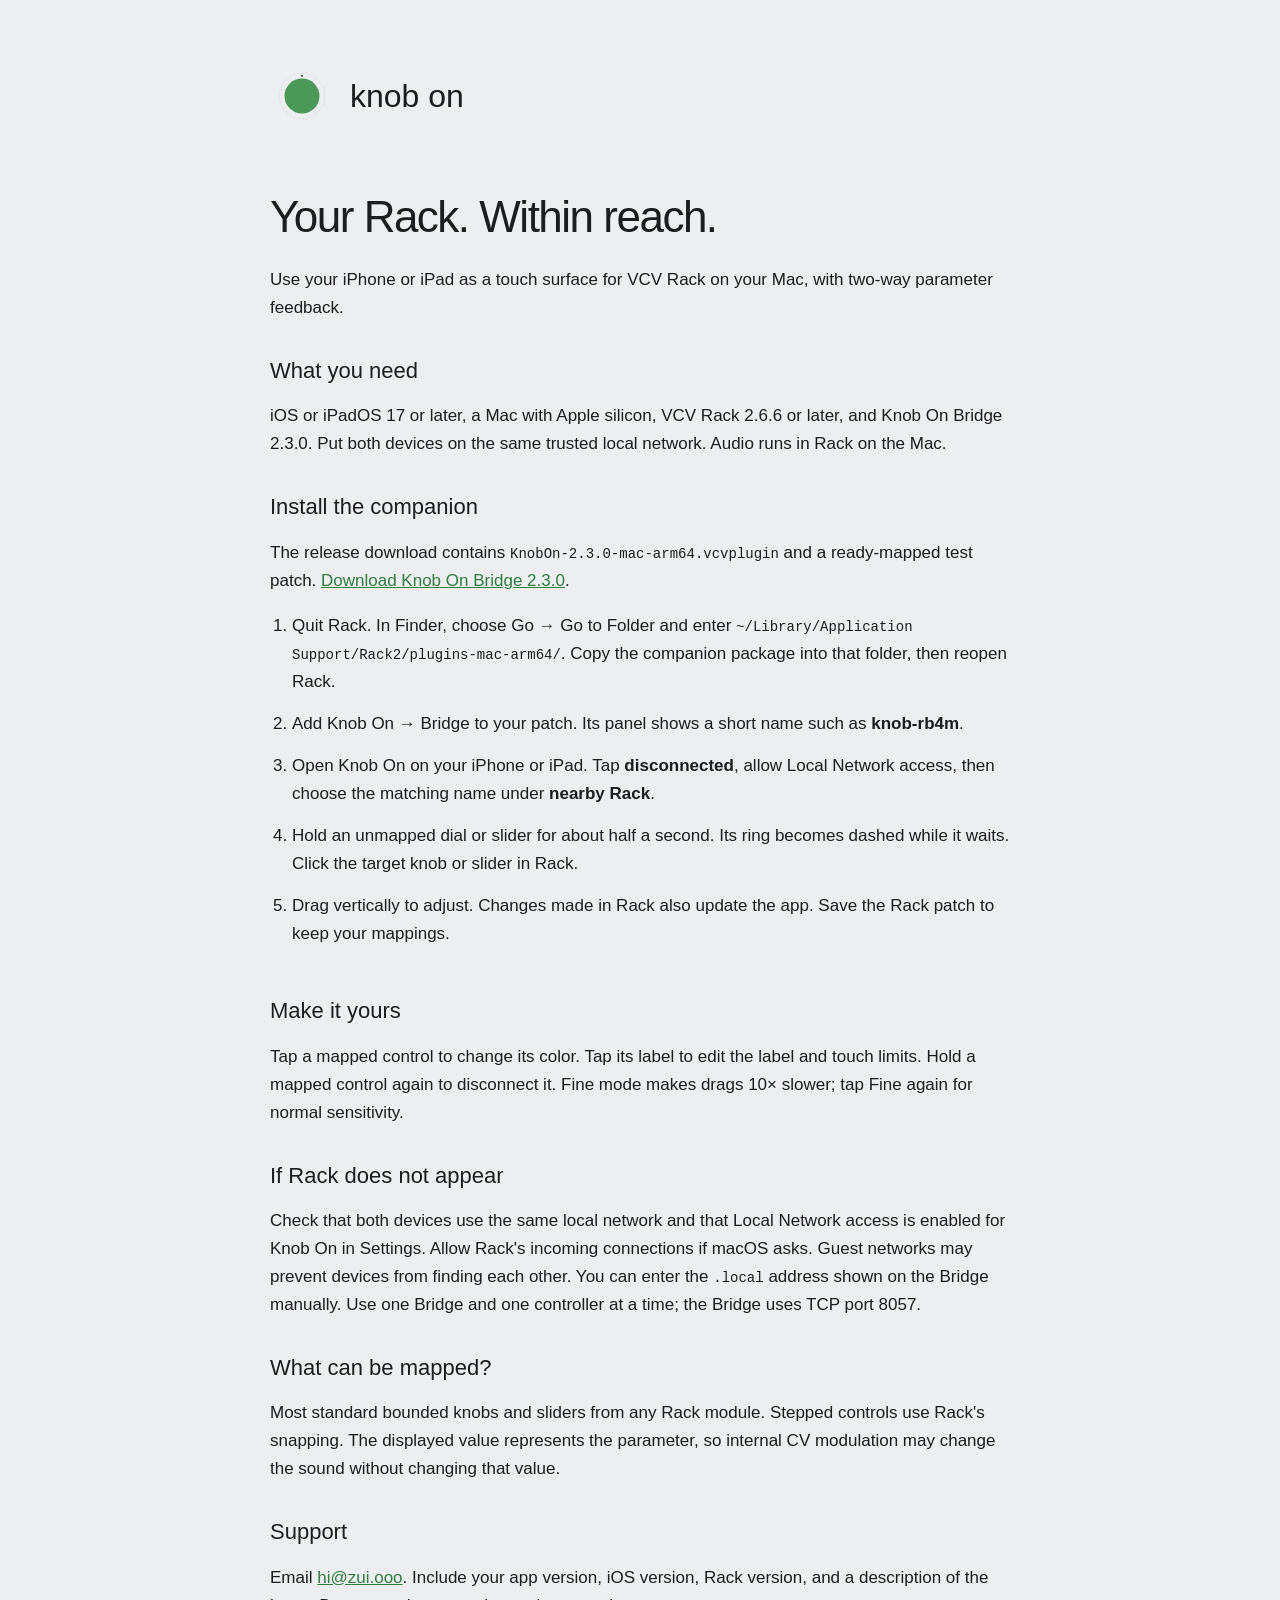
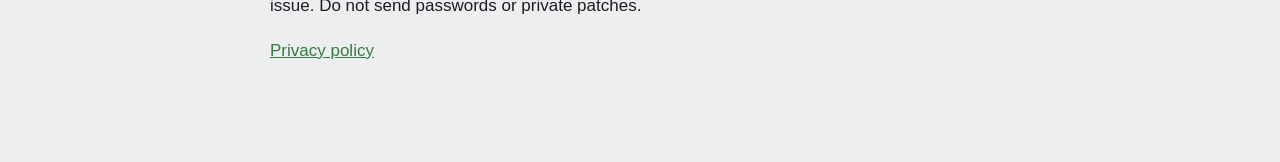
==== docs/support.html @ aabc6081 "Prepare Knob On Bridge source and support site" ====
<!doctype html>
<html lang="en"><head><meta charset="utf-8"><meta name="viewport" content="width=device-width,initial-scale=1"><title>Knob On — Setup & support</title><link rel="stylesheet" href="style.css"></head>
<body><main><a class="brand" href="support.html"><img src="branding/logo-mark.svg" alt="">knob on</a>

<h1>Your Rack. Within reach.</h1><p>Use your iPhone or iPad as a touch surface for VCV Rack on your Mac, with two-way parameter feedback.</p>
<h2>What you need</h2><p>iOS or iPadOS 17 or later, a Mac with Apple silicon, VCV Rack 2.6.6 or later, and Knob On Bridge 2.3.0. Put both devices on the same trusted local network. Audio runs in Rack on the Mac.</p>
<h2>Install the companion</h2><p>The release download contains <code>KnobOn-2.3.0-mac-arm64.vcvplugin</code> and a ready-mapped test patch. <a href="https://github.com/azuic/knob-on/releases/tag/v2.3.0">Download Knob On Bridge 2.3.0</a>.</p>
<ol><li>Quit Rack. In Finder, choose Go → Go to Folder and enter <code>~/Library/Application Support/Rack2/plugins-mac-arm64/</code>. Copy the companion package into that folder, then reopen Rack.</li><li>Add Knob On → Bridge to your patch. Its panel shows a short name such as <strong>knob-rb4m</strong>.</li><li>Open Knob On on your iPhone or iPad. Tap <strong>disconnected</strong>, allow Local Network access, then choose the matching name under <strong>nearby Rack</strong>.</li><li>Hold an unmapped dial or slider for about half a second. Its ring becomes dashed while it waits. Click the target knob or slider in Rack.</li><li>Drag vertically to adjust. Changes made in Rack also update the app. Save the Rack patch to keep your mappings.</li></ol>
<h2>Make it yours</h2><p>Tap a mapped control to change its color. Tap its label to edit the label and touch limits. Hold a mapped control again to disconnect it. Fine mode makes drags 10× slower; tap Fine again for normal sensitivity.</p>
<h2>If Rack does not appear</h2><p>Check that both devices use the same local network and that Local Network access is enabled for Knob On in Settings. Allow Rack's incoming connections if macOS asks. Guest networks may prevent devices from finding each other. You can enter the <code>.local</code> address shown on the Bridge manually. Use one Bridge and one controller at a time; the Bridge uses TCP port 8057.</p>
<h2>What can be mapped?</h2><p>Most standard bounded knobs and sliders from any Rack module. Stepped controls use Rack's snapping. The displayed value represents the parameter, so internal CV modulation may change the sound without changing that value.</p>
<h2>Support</h2><p>Email <a href="mailto:hi@zui.ooo">hi@zui.ooo</a>. Include your app version, iOS version, Rack version, and a description of the issue. Do not send passwords or private patches.</p>
<p><a href="privacy.html">Privacy policy</a></p></main></body></html>
---- docs/style.css ----
:root{color-scheme:light;font-family:-apple-system,BlinkMacSystemFont,"Helvetica Neue",sans-serif;color:#1c1d20;background:#eceef0;font-weight:300}body{margin:0}main{max-width:740px;margin:auto;padding:64px 26px 80px}.brand{display:flex;align-items:center;gap:16px;text-decoration:none;font-size:32px;color:inherit}.brand img{width:64px;height:64px}h1{font-size:44px;font-weight:300;letter-spacing:-1.5px;margin:64px 0 24px}h2{font-size:22px;font-weight:400;margin-top:36px}p,li{font-size:17px;line-height:1.65}li{padding-bottom:14px}a{color:#327b41}code{overflow-wrap:anywhere;font-size:14px}.draft{border-left:3px solid #4b9859;padding:10px 16px;background:#f4f5f7;font-size:14px;margin-top:32px}ol{padding-left:22px}
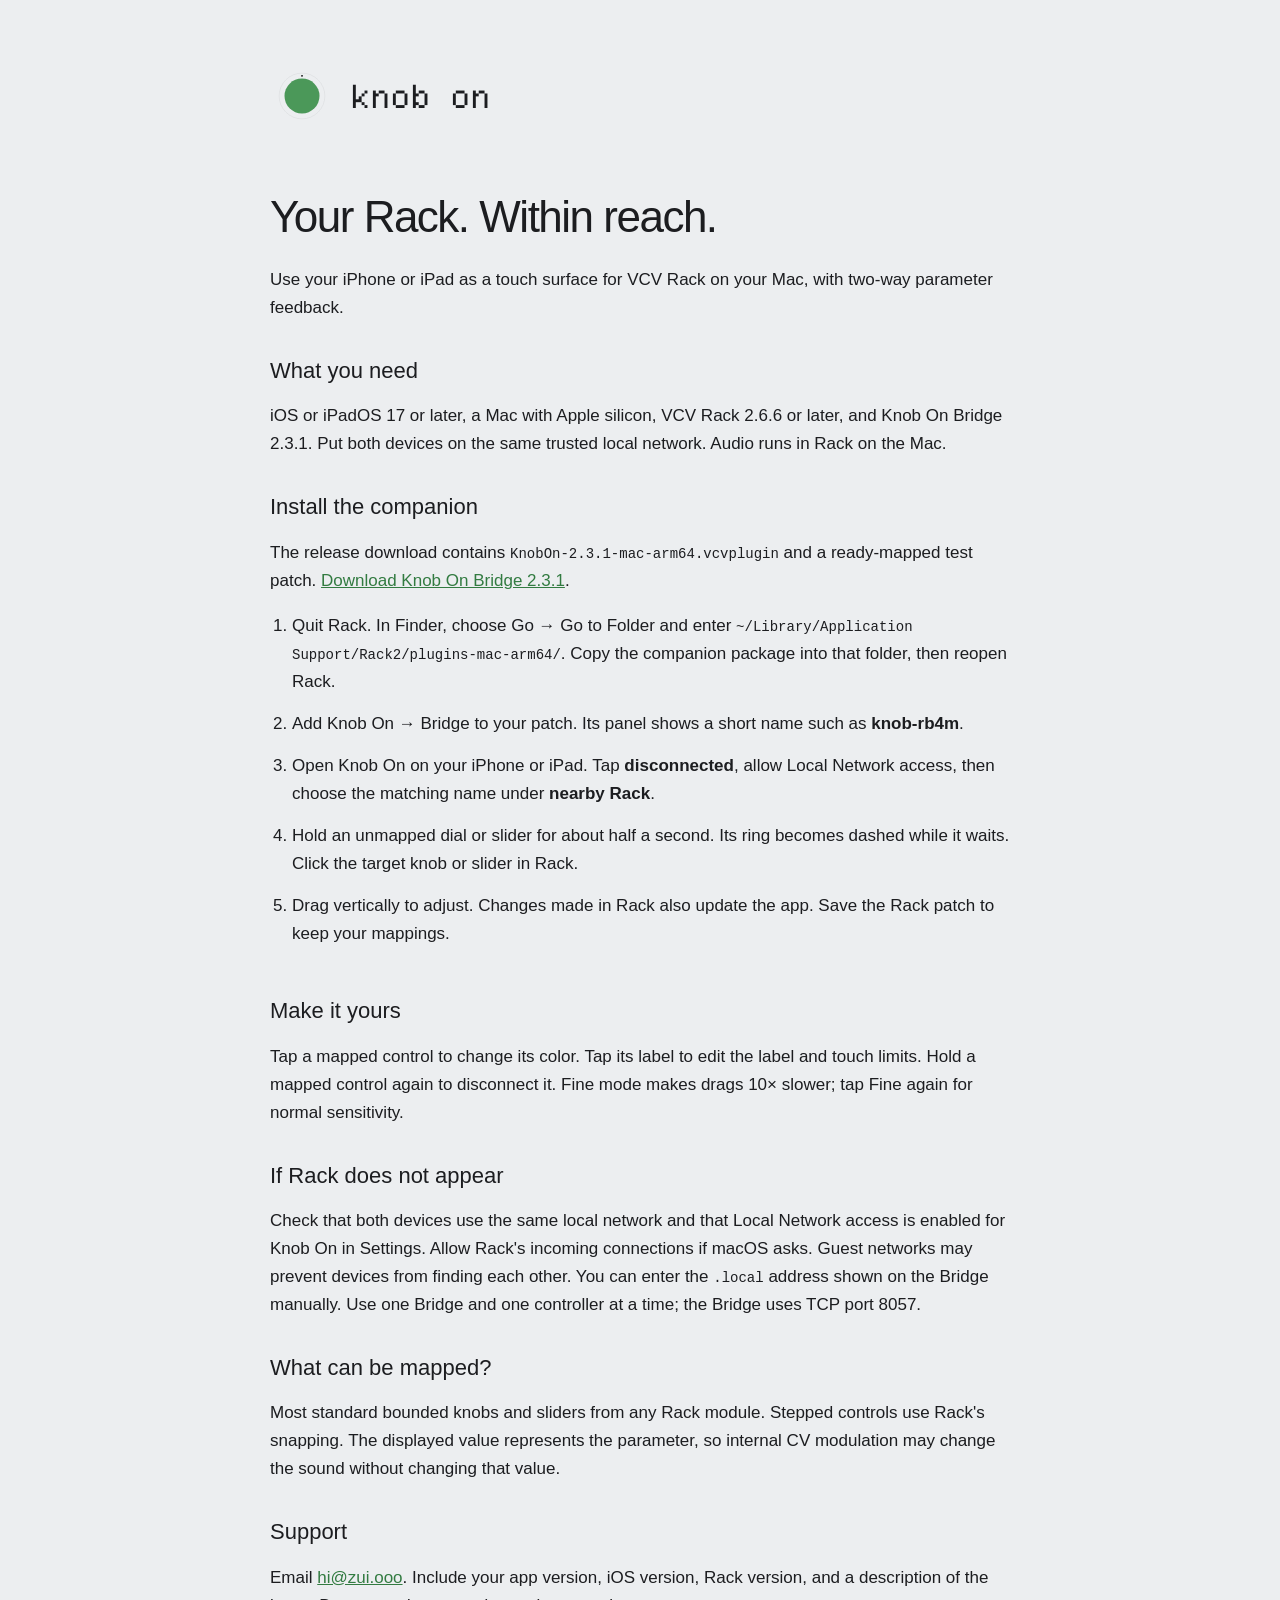
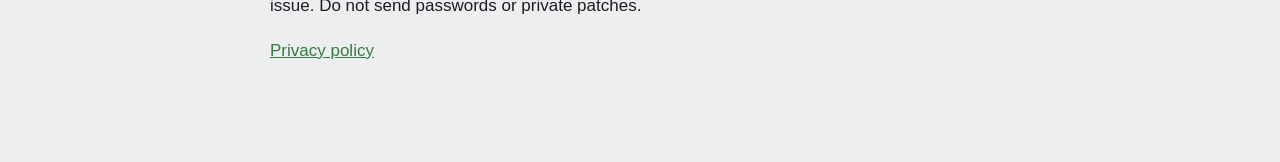
==== commit cd752f27: "Use Departure Mono across the Bridge and public site" ====
--- a/docs/support.html
+++ b/docs/support.html
@@ -3,8 +3,8 @@
 <body><main><a class="brand" href="support.html"><img src="branding/logo-mark.svg" alt="">knob on</a>
 
 <h1>Your Rack. Within reach.</h1><p>Use your iPhone or iPad as a touch surface for VCV Rack on your Mac, with two-way parameter feedback.</p>
-<h2>What you need</h2><p>iOS or iPadOS 17 or later, a Mac with Apple silicon, VCV Rack 2.6.6 or later, and Knob On Bridge 2.3.0. Put both devices on the same trusted local network. Audio runs in Rack on the Mac.</p>
-<h2>Install the companion</h2><p>The release download contains <code>KnobOn-2.3.0-mac-arm64.vcvplugin</code> and a ready-mapped test patch. <a href="https://github.com/azuic/knob-on/releases/tag/v2.3.0">Download Knob On Bridge 2.3.0</a>.</p>
+<h2>What you need</h2><p>iOS or iPadOS 17 or later, a Mac with Apple silicon, VCV Rack 2.6.6 or later, and Knob On Bridge 2.3.1. Put both devices on the same trusted local network. Audio runs in Rack on the Mac.</p>
+<h2>Install the companion</h2><p>The release download contains <code>KnobOn-2.3.1-mac-arm64.vcvplugin</code> and a ready-mapped test patch. <a href="https://github.com/azuic/knob-on/releases/tag/v2.3.1">Download Knob On Bridge 2.3.1</a>.</p>
 <ol><li>Quit Rack. In Finder, choose Go → Go to Folder and enter <code>~/Library/Application Support/Rack2/plugins-mac-arm64/</code>. Copy the companion package into that folder, then reopen Rack.</li><li>Add Knob On → Bridge to your patch. Its panel shows a short name such as <strong>knob-rb4m</strong>.</li><li>Open Knob On on your iPhone or iPad. Tap <strong>disconnected</strong>, allow Local Network access, then choose the matching name under <strong>nearby Rack</strong>.</li><li>Hold an unmapped dial or slider for about half a second. Its ring becomes dashed while it waits. Click the target knob or slider in Rack.</li><li>Drag vertically to adjust. Changes made in Rack also update the app. Save the Rack patch to keep your mappings.</li></ol>
 <h2>Make it yours</h2><p>Tap a mapped control to change its color. Tap its label to edit the label and touch limits. Hold a mapped control again to disconnect it. Fine mode makes drags 10× slower; tap Fine again for normal sensitivity.</p>
 <h2>If Rack does not appear</h2><p>Check that both devices use the same local network and that Local Network access is enabled for Knob On in Settings. Allow Rack's incoming connections if macOS asks. Guest networks may prevent devices from finding each other. You can enter the <code>.local</code> address shown on the Bridge manually. Use one Bridge and one controller at a time; the Bridge uses TCP port 8057.</p>
--- a/docs/style.css
+++ b/docs/style.css
@@ -1 +1,2 @@
-:root{color-scheme:light;font-family:-apple-system,BlinkMacSystemFont,"Helvetica Neue",sans-serif;color:#1c1d20;background:#eceef0;font-weight:300}body{margin:0}main{max-width:740px;margin:auto;padding:64px 26px 80px}.brand{display:flex;align-items:center;gap:16px;text-decoration:none;font-size:32px;color:inherit}.brand img{width:64px;height:64px}h1{font-size:44px;font-weight:300;letter-spacing:-1.5px;margin:64px 0 24px}h2{font-size:22px;font-weight:400;margin-top:36px}p,li{font-size:17px;line-height:1.65}li{padding-bottom:14px}a{color:#327b41}code{overflow-wrap:anywhere;font-size:14px}.draft{border-left:3px solid #4b9859;padding:10px 16px;background:#f4f5f7;font-size:14px;margin-top:32px}ol{padding-left:22px}
+@font-face{font-family:"Departure Mono";src:url("fonts/DepartureMono-Regular.woff2") format("woff2");font-weight:400;font-style:normal;font-display:swap}
+:root{color-scheme:light;font-family:-apple-system,BlinkMacSystemFont,"Helvetica Neue",sans-serif;color:#1c1d20;background:#eceef0;font-weight:300}body{margin:0}main{max-width:740px;margin:auto;padding:64px 26px 80px}.brand{font-family:"Departure Mono",monospace;display:flex;align-items:center;gap:16px;text-decoration:none;font-size:32px;color:inherit}.brand img{width:64px;height:64px}h1{font-size:44px;font-weight:300;letter-spacing:-1.5px;margin:64px 0 24px}h2{font-size:22px;font-weight:400;margin-top:36px}p,li{font-size:17px;line-height:1.65}li{padding-bottom:14px}a{color:#327b41}code{overflow-wrap:anywhere;font-size:14px}.draft{border-left:3px solid #4b9859;padding:10px 16px;background:#f4f5f7;font-size:14px;margin-top:32px}ol{padding-left:22px}
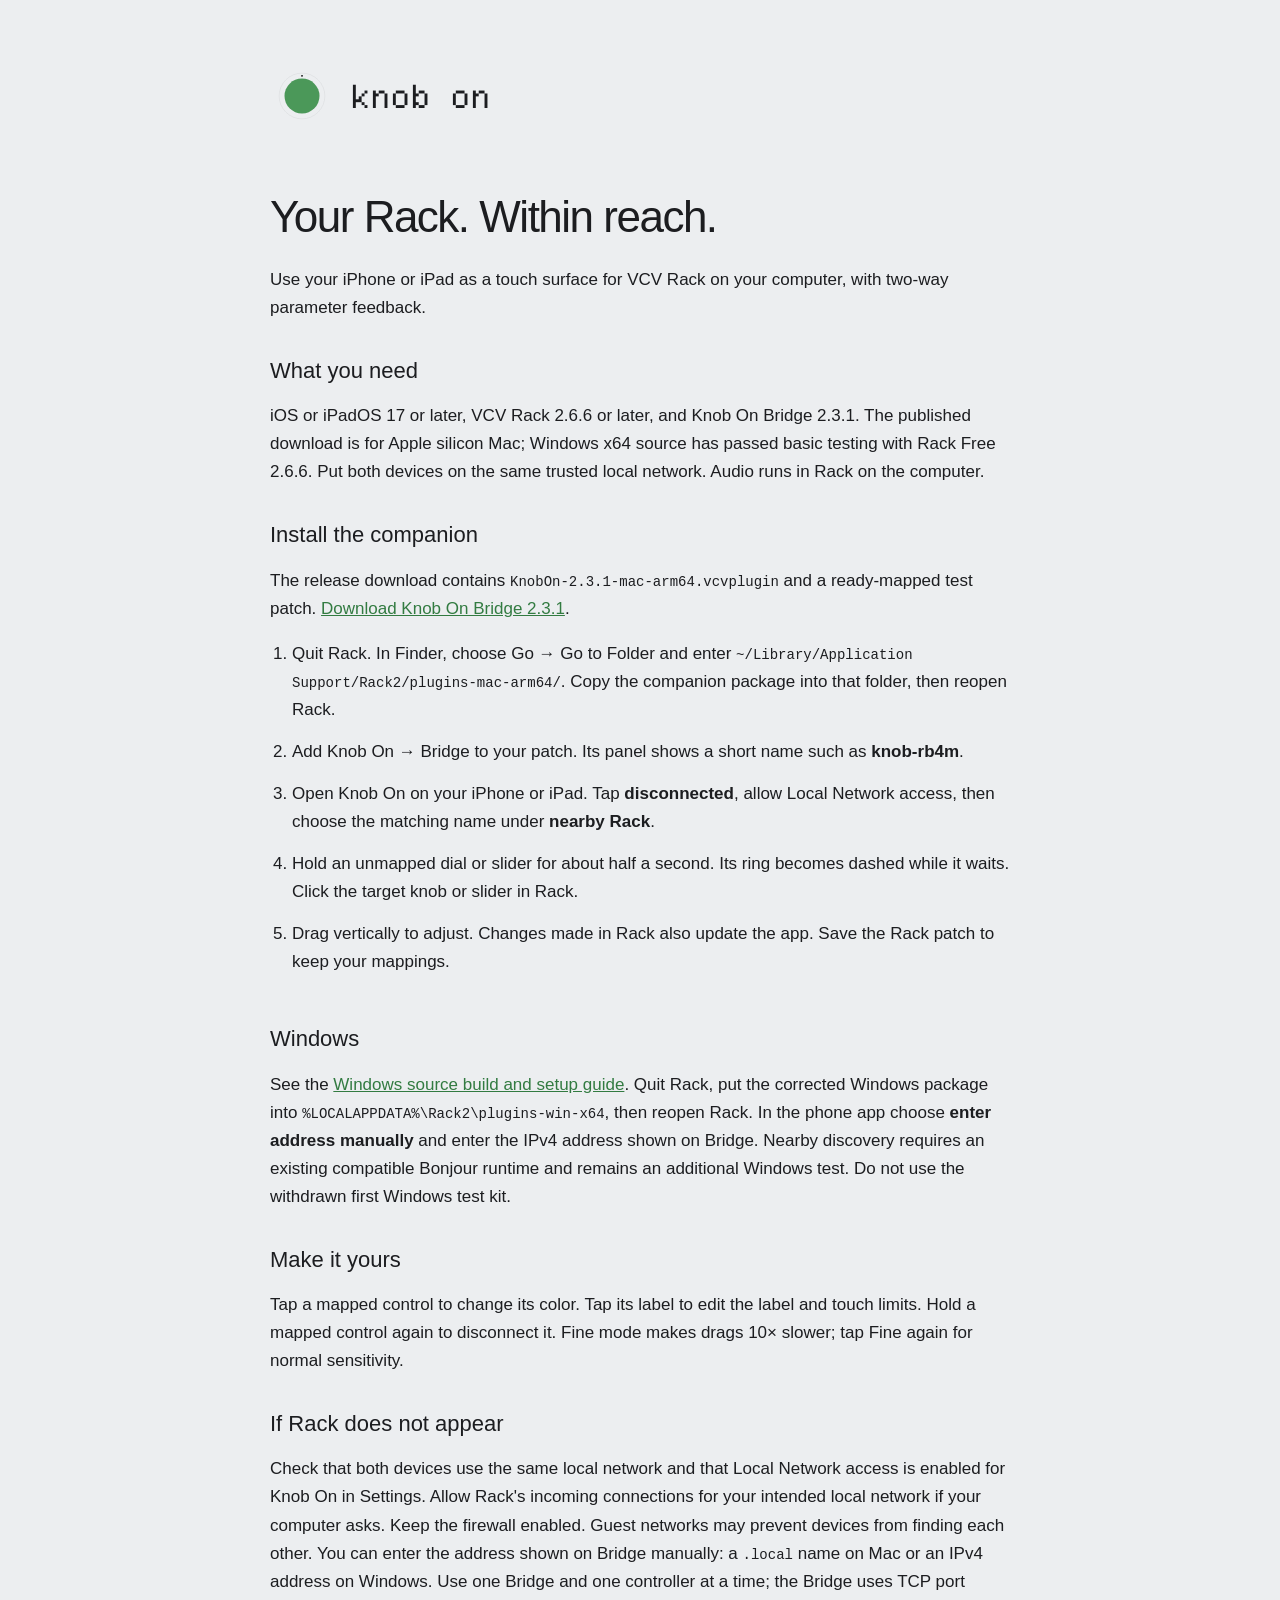
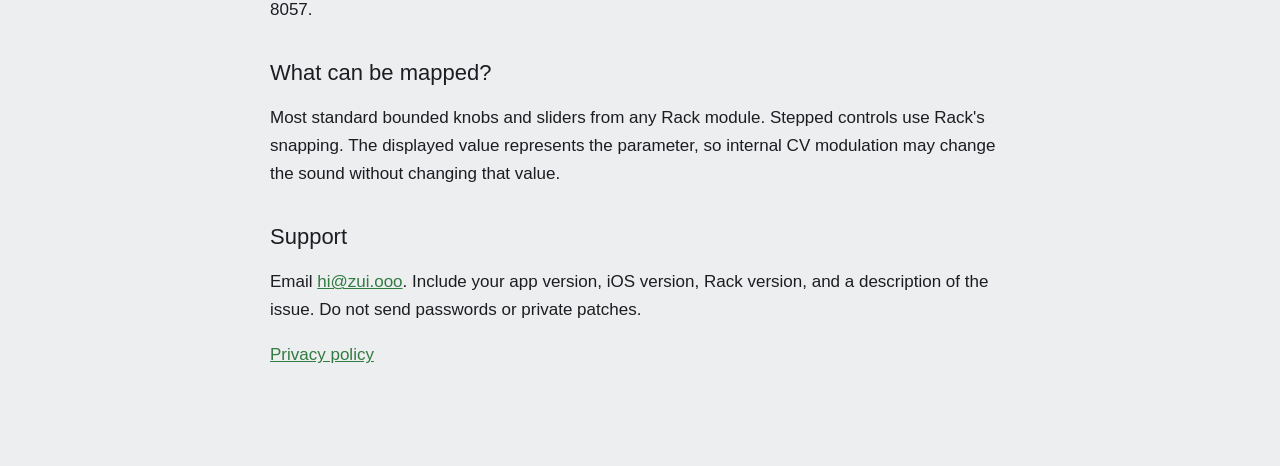
==== commit 0d443601: "Add tested Windows support for Knob On Bridge" ====
--- a/docs/support.html
+++ b/docs/support.html
@@ -2,12 +2,13 @@
 <html lang="en"><head><meta charset="utf-8"><meta name="viewport" content="width=device-width,initial-scale=1"><title>Knob On — Setup & support</title><link rel="stylesheet" href="style.css"></head>
 <body><main><a class="brand" href="support.html"><img src="branding/logo-mark.svg" alt="">knob on</a>
 
-<h1>Your Rack. Within reach.</h1><p>Use your iPhone or iPad as a touch surface for VCV Rack on your Mac, with two-way parameter feedback.</p>
-<h2>What you need</h2><p>iOS or iPadOS 17 or later, a Mac with Apple silicon, VCV Rack 2.6.6 or later, and Knob On Bridge 2.3.1. Put both devices on the same trusted local network. Audio runs in Rack on the Mac.</p>
+<h1>Your Rack. Within reach.</h1><p>Use your iPhone or iPad as a touch surface for VCV Rack on your computer, with two-way parameter feedback.</p>
+<h2>What you need</h2><p>iOS or iPadOS 17 or later, VCV Rack 2.6.6 or later, and Knob On Bridge 2.3.1. The published download is for Apple silicon Mac; Windows x64 source has passed basic testing with Rack Free 2.6.6. Put both devices on the same trusted local network. Audio runs in Rack on the computer.</p>
 <h2>Install the companion</h2><p>The release download contains <code>KnobOn-2.3.1-mac-arm64.vcvplugin</code> and a ready-mapped test patch. <a href="https://github.com/azuic/knob-on/releases/tag/v2.3.1">Download Knob On Bridge 2.3.1</a>.</p>
 <ol><li>Quit Rack. In Finder, choose Go → Go to Folder and enter <code>~/Library/Application Support/Rack2/plugins-mac-arm64/</code>. Copy the companion package into that folder, then reopen Rack.</li><li>Add Knob On → Bridge to your patch. Its panel shows a short name such as <strong>knob-rb4m</strong>.</li><li>Open Knob On on your iPhone or iPad. Tap <strong>disconnected</strong>, allow Local Network access, then choose the matching name under <strong>nearby Rack</strong>.</li><li>Hold an unmapped dial or slider for about half a second. Its ring becomes dashed while it waits. Click the target knob or slider in Rack.</li><li>Drag vertically to adjust. Changes made in Rack also update the app. Save the Rack patch to keep your mappings.</li></ol>
+<h2>Windows</h2><p>See the <a href="https://github.com/azuic/knob-on/blob/main/docs/windows.md">Windows source build and setup guide</a>. Quit Rack, put the corrected Windows package into <code>%LOCALAPPDATA%\Rack2\plugins-win-x64</code>, then reopen Rack. In the phone app choose <strong>enter address manually</strong> and enter the IPv4 address shown on Bridge. Nearby discovery requires an existing compatible Bonjour runtime and remains an additional Windows test. Do not use the withdrawn first Windows test kit.</p>
 <h2>Make it yours</h2><p>Tap a mapped control to change its color. Tap its label to edit the label and touch limits. Hold a mapped control again to disconnect it. Fine mode makes drags 10× slower; tap Fine again for normal sensitivity.</p>
-<h2>If Rack does not appear</h2><p>Check that both devices use the same local network and that Local Network access is enabled for Knob On in Settings. Allow Rack's incoming connections if macOS asks. Guest networks may prevent devices from finding each other. You can enter the <code>.local</code> address shown on the Bridge manually. Use one Bridge and one controller at a time; the Bridge uses TCP port 8057.</p>
+<h2>If Rack does not appear</h2><p>Check that both devices use the same local network and that Local Network access is enabled for Knob On in Settings. Allow Rack's incoming connections for your intended local network if your computer asks. Keep the firewall enabled. Guest networks may prevent devices from finding each other. You can enter the address shown on Bridge manually: a <code>.local</code> name on Mac or an IPv4 address on Windows. Use one Bridge and one controller at a time; the Bridge uses TCP port 8057.</p>
 <h2>What can be mapped?</h2><p>Most standard bounded knobs and sliders from any Rack module. Stepped controls use Rack's snapping. The displayed value represents the parameter, so internal CV modulation may change the sound without changing that value.</p>
 <h2>Support</h2><p>Email <a href="mailto:hi@zui.ooo">hi@zui.ooo</a>. Include your app version, iOS version, Rack version, and a description of the issue. Do not send passwords or private patches.</p>
 <p><a href="privacy.html">Privacy policy</a></p></main></body></html>
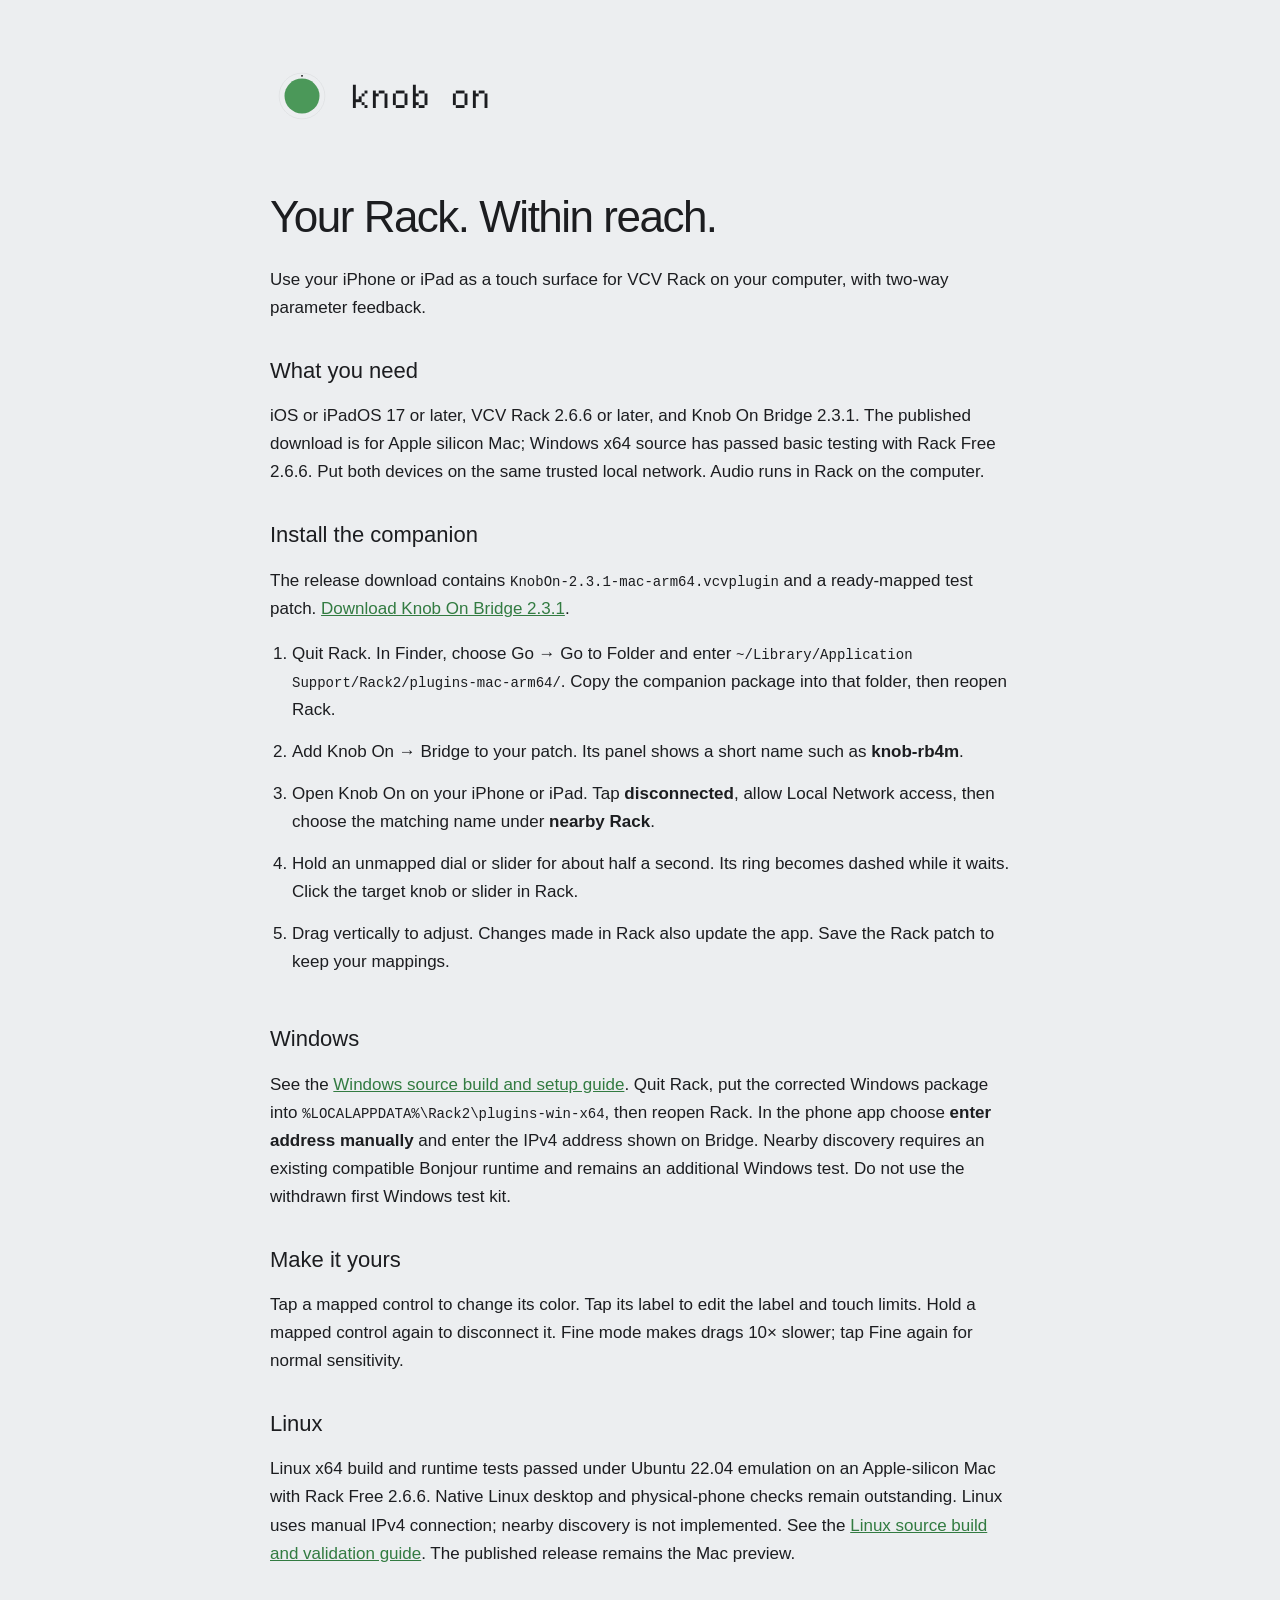
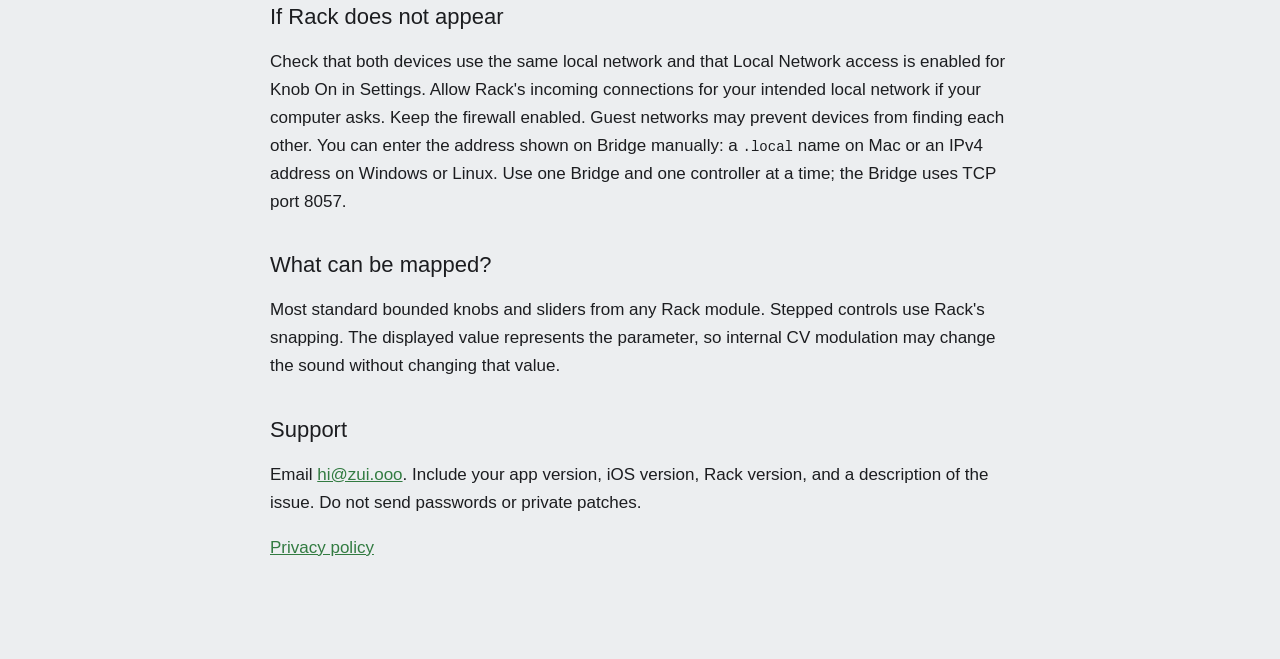
==== commit 3512dd5e: "Add Linux IPv4 connection and isolated Rack runtime tests" ====
--- a/docs/support.html
+++ b/docs/support.html
@@ -8,7 +8,8 @@
 <ol><li>Quit Rack. In Finder, choose Go → Go to Folder and enter <code>~/Library/Application Support/Rack2/plugins-mac-arm64/</code>. Copy the companion package into that folder, then reopen Rack.</li><li>Add Knob On → Bridge to your patch. Its panel shows a short name such as <strong>knob-rb4m</strong>.</li><li>Open Knob On on your iPhone or iPad. Tap <strong>disconnected</strong>, allow Local Network access, then choose the matching name under <strong>nearby Rack</strong>.</li><li>Hold an unmapped dial or slider for about half a second. Its ring becomes dashed while it waits. Click the target knob or slider in Rack.</li><li>Drag vertically to adjust. Changes made in Rack also update the app. Save the Rack patch to keep your mappings.</li></ol>
 <h2>Windows</h2><p>See the <a href="https://github.com/azuic/knob-on/blob/main/docs/windows.md">Windows source build and setup guide</a>. Quit Rack, put the corrected Windows package into <code>%LOCALAPPDATA%\Rack2\plugins-win-x64</code>, then reopen Rack. In the phone app choose <strong>enter address manually</strong> and enter the IPv4 address shown on Bridge. Nearby discovery requires an existing compatible Bonjour runtime and remains an additional Windows test. Do not use the withdrawn first Windows test kit.</p>
 <h2>Make it yours</h2><p>Tap a mapped control to change its color. Tap its label to edit the label and touch limits. Hold a mapped control again to disconnect it. Fine mode makes drags 10× slower; tap Fine again for normal sensitivity.</p>
-<h2>If Rack does not appear</h2><p>Check that both devices use the same local network and that Local Network access is enabled for Knob On in Settings. Allow Rack's incoming connections for your intended local network if your computer asks. Keep the firewall enabled. Guest networks may prevent devices from finding each other. You can enter the address shown on Bridge manually: a <code>.local</code> name on Mac or an IPv4 address on Windows. Use one Bridge and one controller at a time; the Bridge uses TCP port 8057.</p>
+<h2>Linux</h2><p>Linux x64 build and runtime tests passed under Ubuntu 22.04 emulation on an Apple-silicon Mac with Rack Free 2.6.6. Native Linux desktop and physical-phone checks remain outstanding. Linux uses manual IPv4 connection; nearby discovery is not implemented. See the <a href="https://github.com/azuic/knob-on/blob/main/docs/linux.md">Linux source build and validation guide</a>. The published release remains the Mac preview.</p>
+<h2>If Rack does not appear</h2><p>Check that both devices use the same local network and that Local Network access is enabled for Knob On in Settings. Allow Rack's incoming connections for your intended local network if your computer asks. Keep the firewall enabled. Guest networks may prevent devices from finding each other. You can enter the address shown on Bridge manually: a <code>.local</code> name on Mac or an IPv4 address on Windows or Linux. Use one Bridge and one controller at a time; the Bridge uses TCP port 8057.</p>
 <h2>What can be mapped?</h2><p>Most standard bounded knobs and sliders from any Rack module. Stepped controls use Rack's snapping. The displayed value represents the parameter, so internal CV modulation may change the sound without changing that value.</p>
 <h2>Support</h2><p>Email <a href="mailto:hi@zui.ooo">hi@zui.ooo</a>. Include your app version, iOS version, Rack version, and a description of the issue. Do not send passwords or private patches.</p>
 <p><a href="privacy.html">Privacy policy</a></p></main></body></html>
